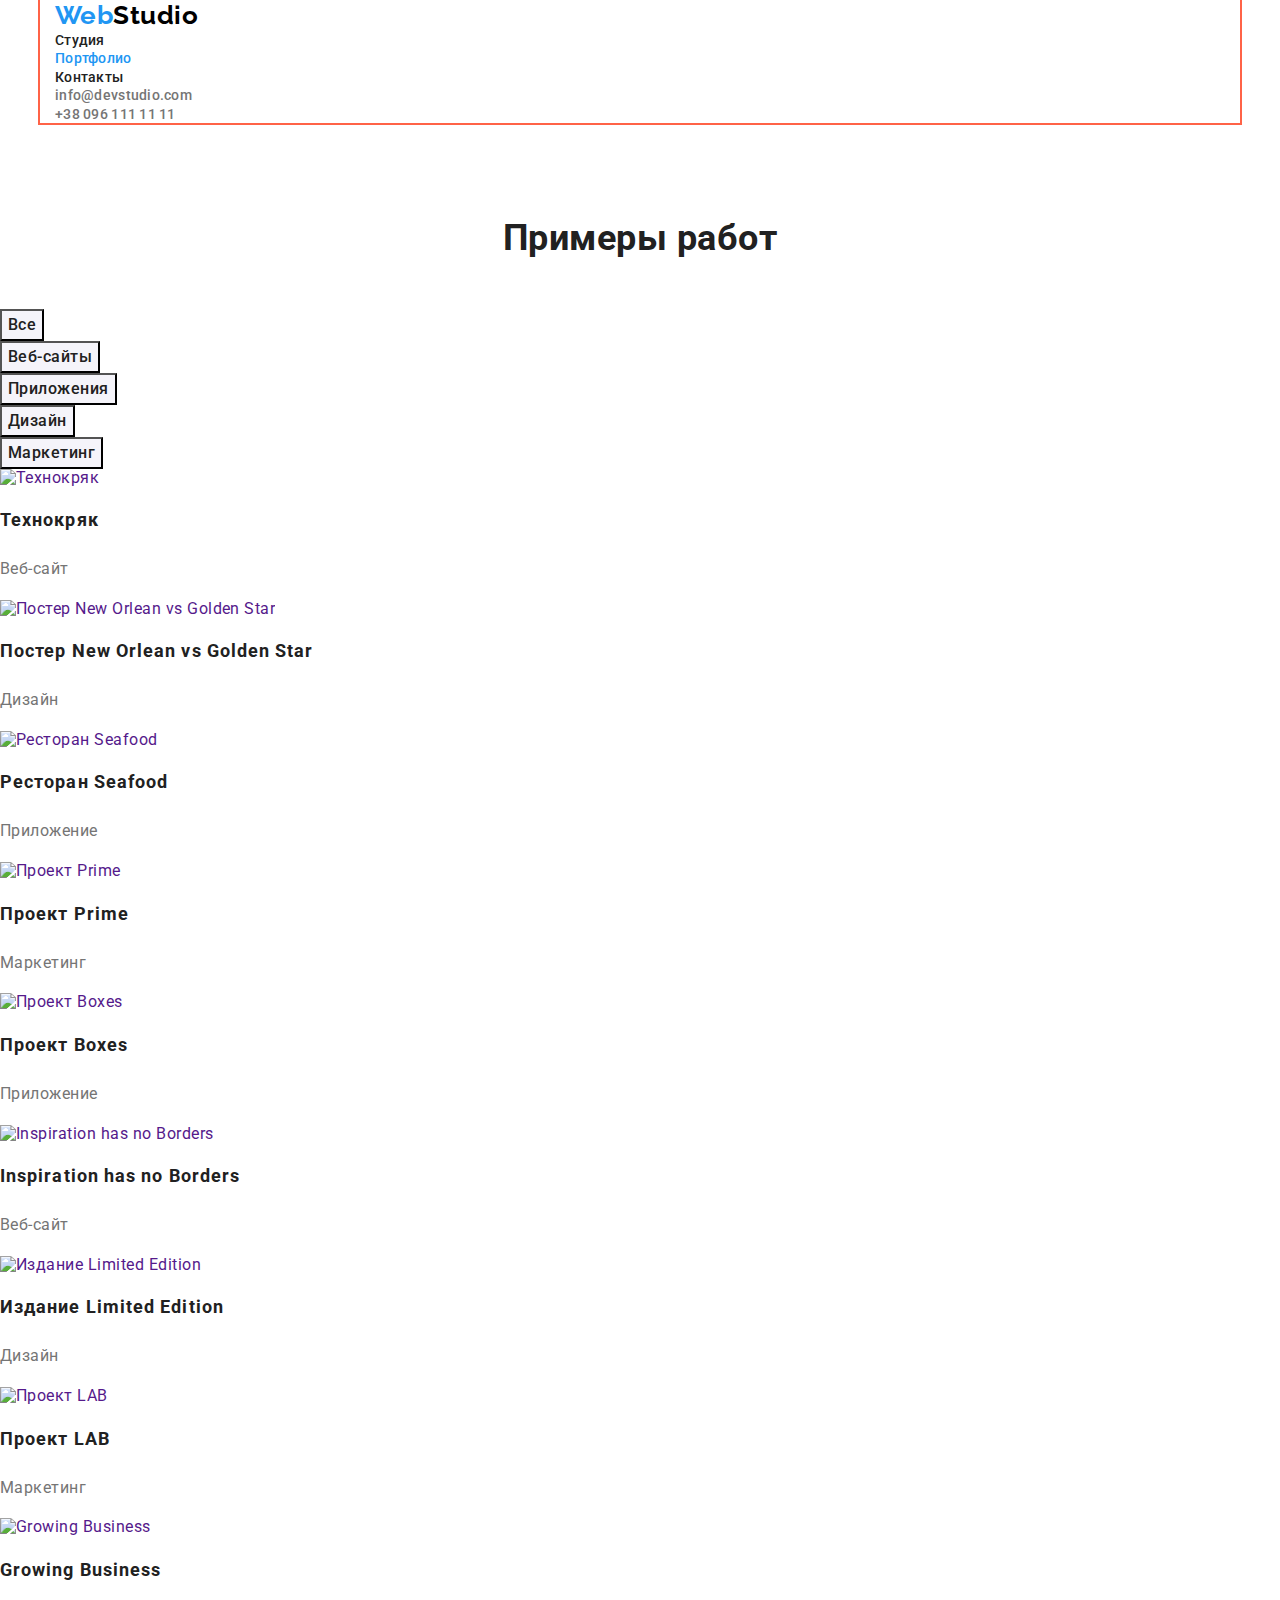
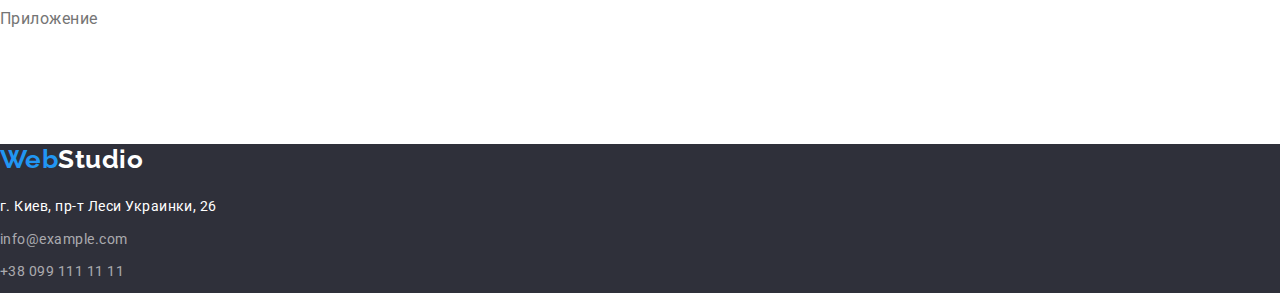
==== portfolio.html @ 3b59aeab "клонирование репозитория из дз2" ====
<!DOCTYPE html>
<html lang="en">

<head>
    <meta charset="UTF-8">
    <meta http-equiv="X-UA-Compatible" content="IE=edge">
    <meta name="viewport" content="width=device-width, initial-scale=1.0">
    <title>Портфолио</title>
    <link href="https://fonts.googleapis.com/css2?family=Raleway:wght@700&family=Roboto:wght@400;500;700;900&display=swap"
        rel="stylesheet">
    <link rel="stylesheet" href="https://cdnjs.cloudflare.com/ajax/libs/modern-normalize/1.1.0/modern-normalize.min.css">
    <link rel="stylesheet" href="./css/styles.css">
</head>

<body>
    <!--Шапка-->
    <header>
        <div class="container">
            <nav>
                <a href="/" class="logo"><span class="logo-accent">Web</span>Studio</a>
                <ul class="site-nav list">
                    <li><a href="./index.html" class="link ">Студия</a></li>
                    <li><a href="./portfolio.html" class="link current">Портфолио</a></li>
                    <li><a href="" class="link">Контакты</a></li>
                </ul>
            </nav>
            <ul class="contacts list">
                <li><a href="mailto:info@devstudio.com" class="link">info@devstudio.com</a></li>
                <li><a href="tel:+380961111111" class="link">+38 096 111 11 11</a></li>
            </ul>
        </div>        
    </header>
    <main>
        <!--Фильтр-->
        <section class="section">
            <h1 class="section-title">Примеры работ</h1>
            <ul class="filter list">
                <li><button type="button" class="button" >Все</button></li>
                <li><button type="button" class="button" >Веб-сайты</button></li>
                <li><button type="button" class="button" >Приложения</button></li>
                <li><button type="button" class="button" >Дизайн</button></li>
                <li><button type="button" class="button" >Маркетинг</button></li>
            </ul>  
            <!--Работы-->         
            <ul class="portfolio list">
                <li>
                    <a href="" class="link">
                        <img src="./images/Technokryak.jpg" alt="Технокряк" width="370" height="294">
                        <h2 class="title">Технокряк</h2>
                        <p class="text">Веб-сайт</p>
                    </a>                    
                </li>
                <li>
                    <a href="" class="link">
                        <img src="./images/NewOrleanvsGoldenStarPoster.jpg" alt="Постер New Orlean vs Golden Star" width="370" height="294">
                        <h2 class="title">Постер New Orlean vs Golden Star</h2>
                        <p class="text">Дизайн</p>
                    </a>                    
                </li>
                <li>
                    <a href="" class="link">
                        <img src="./images/SeafoodRestaurant.jpg" alt="Ресторан Seafood" width="370" height="294">
                        <h2 class="title">Ресторан Seafood</h2>
                        <p class="text">Приложение</p>
                    </a>                    
                </li>
                <li>
                    <a href="" class="link">
                        <img src="./images/PrimeProject.jpg" alt="Проект Prime" width="370" height="294">
                        <h2 class="title">Проект Prime</h2>
                        <p class="text">Маркетинг</p>
                    </a>                    
                </li>
                <li>
                    <a href="" class="link">
                        <img src="./images/BoxesProject.jpg" alt="Проект Boxes" width="370" height="294">
                        <h2 class="title">Проект Boxes</h2>
                        <p class="text">Приложение</p>
                    </a>                    
                </li>
                <li>
                    <a href="" class="link">
                        <img src="./images/InspirationHasNoBorders.jpg" alt="Inspiration has no Borders" width="370" height="294">
                        <h2 class="title">Inspiration has no Borders</h2>
                        <p class="text">Веб-сайт</p>
                    </a>                    
                </li>
                <li>
                    <a href="" class="link">
                        <img src="./images/LimitedEdition.jpg" alt="Издание Limited Edition" width="370" height="294">
                        <h2 class="title">Издание Limited Edition</h2>
                        <p class="text">Дизайн</p>
                    </a>                    
                </li>
                <li>
                    <a href="" class="link">
                        <img src="./images/LABproject.jpg" alt="Проект LAB" width="370" height="294">
                        <h2 class="title">Проект LAB</h2>
                        <p class="text">Маркетинг</p>
                    </a>                    
                </li>
                <li>
                    <a href="" class="link">
                        <img src="./images/GrowingBusiness.jpg" alt="Growing Business" width="370" height="294">
                        <h2 class="title">Growing Business</h2>
                        <p class="text">Приложение</p>
                    </a>                    
                </li>
            </ul>
        </section>
    </main>
    <footer class="footer">
        <a href="/" class="footer-logo"><span class="logo-accent">Web</span>Studio</a>
        <address>
            <ul class="footer-address list">
                <li><a href="" class="link">г. Киев, пр-т Леси Украинки, 26</a></li>
                <li><a href="mailto:info@example.com" class="contacts-link">info@example.com</a></li>
                <li><a href="tel:+380991111111" class="contacts-link">+38 099 111 11 11</a></li>
            </ul>
        </address>
    </footer>
</body>

</html>
---- css/styles.css ----
body {
  background-color: var(--primery-white-color);
  color: var(--primery-text-color);
  font-family: Roboto, sans-serif;
  letter-spacing: 0.03em;
}

:root {
  --primery-text-color: #757575;
  --heading-text-color: #212121;
  --accent-color: #2196f3;
  --primery-white-color: #ffffff;
}

.list {
  list-style: none;
  padding: 0;
  margin: 0;
}

.container {
  width: 1200px;
  padding: 0 15px;
  margin: 0 auto;
  outline: 2px solid tomato;
}
/*Шапка*/
.logo {
  color: #000000;
  font-family: Raleway, sans-serif;
  font-weight: 700;
  font-size: 26px;
  line-height: 1.19;
  text-decoration: none;
}
.logo-accent {
  color: var(--accent-color);
}
.site-nav .link {
  color: var(--heading-text-color);
  font-weight: 500;
  font-size: 14px;
  line-height: 1.14;
  letter-spacing: 0.02em;
  text-decoration: none;
}
.site-nav .link:hover,
.site-nav .link:focus {
  color: var(--accent-color);
}
.site-nav .link.current {
  color: var(--accent-color);
}
.contacts .link {
  color: var(--primery-text-color);
  font-weight: 500;
  font-size: 14px;
  line-height: 1.14;
  letter-spacing: 0.02em;
  text-decoration: none;
}
.contacts .link:hover,
.contacts .link:focus {
  color: var(--accent-color);
}
/*Main*/
/*Герой*/
.hero {
  background-color: #2f303a;
  text-align: center;
}
.hero-title {
  margin-top: 0;
  margin-bottom: 30px;
  color: var(--primery-white-color);
  font-weight: 900;
  font-size: 44px;
  line-height: 1.36;
  letter-spacing: 0.06em;
  text-transform: uppercase;
}
.button {
  color: var(--primery-white-color);
  background-color: var(--accent-color);
  font-family: inherit;
  font-weight: 700;
  font-size: 16px;
  line-height: 1.87;
  letter-spacing: 0.06em;
}
/*section*/
.section {
  padding-top: 94px;
  padding-bottom: 94px;
}
.section-title {
  margin-top: 0;
  margin-bottom: 50px;
  color: var(--heading-text-color);
  font-weight: 700;
  font-size: 36px;
  line-height: 1.17;
  text-align: center;
}
/*Преимущества*/
.advantages-section {
  padding-bottom: 0;
}
.advantages .title {
  margin-top: 0;
  margin-bottom: 10px;
  color: var(--heading-text-color);
  font-weight: 700;
  font-size: 14px;
  line-height: 1.14;
  text-transform: uppercase;
}
.advantages .text {
  margin-top: 0;
  font-weight: 400;
  font-size: 14px;
  line-height: 1.71;
}
/*Чем мы занимаемся?*/
.whatwedo {
}

/*Наша команда*/
.ourteam {
  background-color: #f5f4fa;
}
.team {
  text-align: center;
}
.team .image {
  margin-top: 0;
  margin-bottom: 30px;
}
.team-title {
  margin-top: 0;
  margin-bottom: 10px;
  color: var(--heading-text-color);
  font-weight: 500;
  font-size: 16px;
  line-height: 1.19;
}
.team .text {
  margin-top: 0;
  margin-bottom: 0;
  font-weight: 400;
  font-size: 16px;
  line-height: 1.19;
}

/*Footer*/
.footer {
  background-color: #2f303a;
}
.footer .container {
  padding-top: 60px;
  padding-bottom: 60px;
}
.footer-logo {
  display: inline-block;
  margin-top: 0;
  margin-bottom: 20px;
  color: var(--primery-white-color);
  font-family: Raleway, sans-serif;
  font-weight: 700;
  font-size: 26px;
  line-height: 1.19;
  text-decoration: none;
}
.footer-address .link {
  display: inline-block;
  margin-top: 0;
  margin-bottom: 9px;
  color: var(--primery-white-color);
  font-style: normal;
  font-weight: 400;
  font-size: 14px;
  line-height: 1.71;
  text-decoration: none;
}
.footer-address .contacts-link {
  display: inline-block;
  margin-top: 0;
  margin-bottom: 9px;
  color: rgba(255, 255, 255, 0.6);
  font-style: normal;
  font-weight: 400;
  font-size: 14px;
  line-height: 1.71;
  text-decoration: none;
}
/*Portfolio*/
.filter .button {
  color: var(--heading-text-color);
  background-color: #f5f4fa;
  font-family: inherit;
  font-weight: 500;
  font-size: 16px;
  line-height: 1.62;
  letter-spacing: inherit;
}

.filter .button:hover,
.filter .button:focus {
  color: var(--primery-white-color);
  background-color: var(--accent-color);
}
.portfolio .title {
  color: var(--heading-text-color);
  font-weight: 700;
  font-size: 18px;
  line-height: 2;
  letter-spacing: 0.06em;
}
.portfolio .link {
  text-decoration: none;
}
.portfolio .text {
  color: var(--primery-text-color);
  font-weight: 400;
  font-size: 16px;
  line-height: 1.87;
}
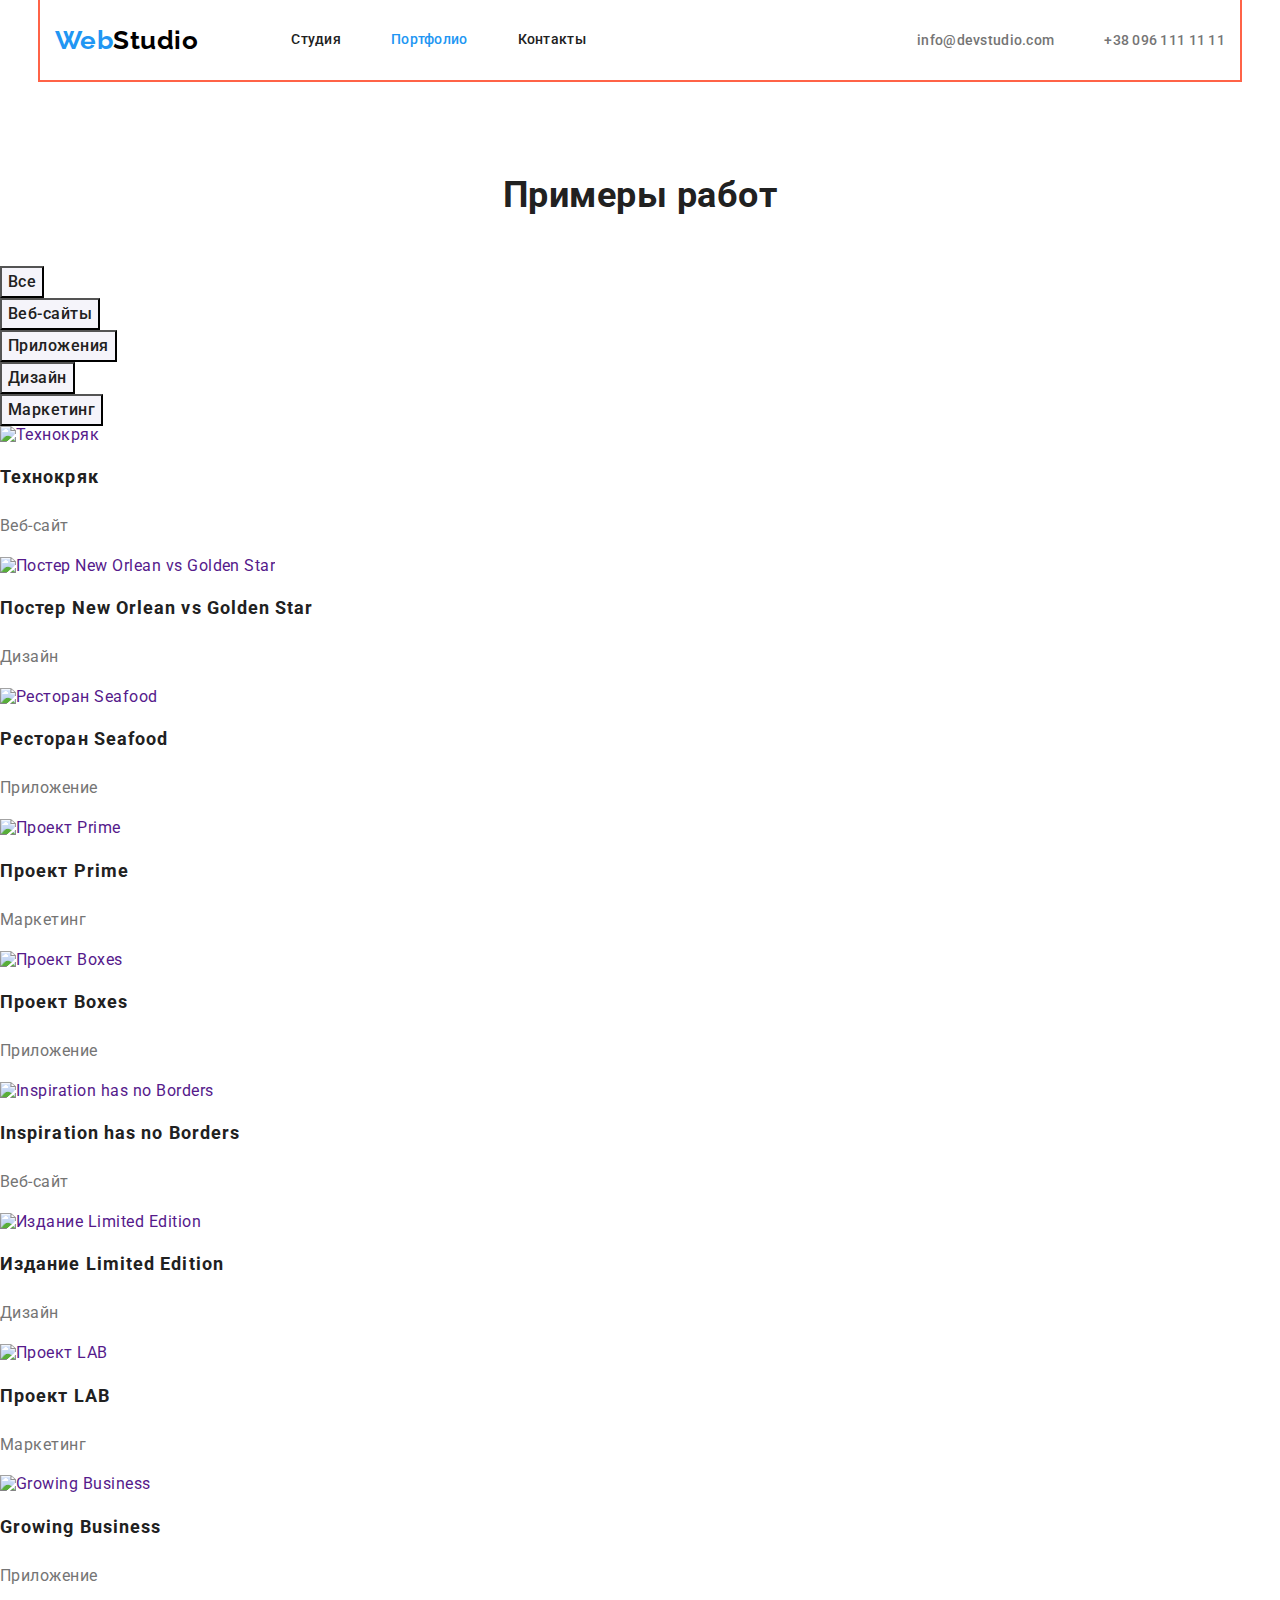
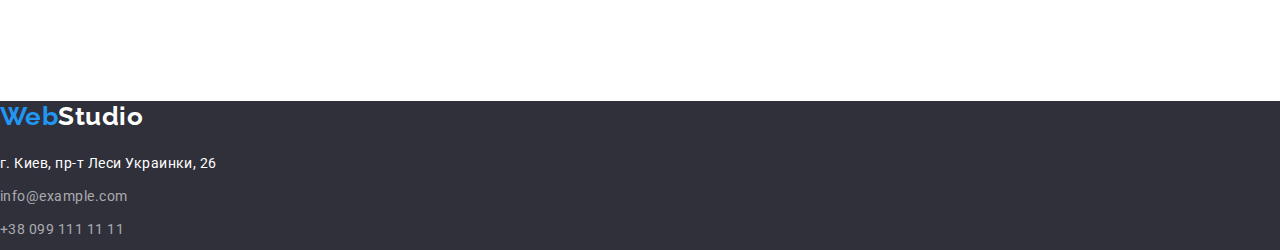
==== commit fb7eac47: "добавил в header flex" ====
--- a/portfolio.html
+++ b/portfolio.html
@@ -15,18 +15,16 @@
 <body>
     <!--Шапка-->
     <header>
-        <div class="container">
-            <nav>
+        <div class="container header-container">            
                 <a href="/" class="logo"><span class="logo-accent">Web</span>Studio</a>
                 <ul class="site-nav list">
-                    <li><a href="./index.html" class="link ">Студия</a></li>
-                    <li><a href="./portfolio.html" class="link current">Портфолио</a></li>
-                    <li><a href="" class="link">Контакты</a></li>
-                </ul>
-            </nav>
+                    <li class="item"><a href="./index.html" class="link ">Студия</a></li>
+                    <li class="item"><a href="./portfolio.html" class="link current">Портфолио</a></li>
+                    <li class="item"><a href="" class="link">Контакты</a></li>
+                </ul>            
             <ul class="contacts list">
-                <li><a href="mailto:info@devstudio.com" class="link">info@devstudio.com</a></li>
-                <li><a href="tel:+380961111111" class="link">+38 096 111 11 11</a></li>
+                <li class="item"><a href="mailto:info@devstudio.com" class="link">info@devstudio.com</a></li>
+                <li class="item"><a href="tel:+380961111111" class="link">+38 096 111 11 11</a></li>
             </ul>
         </div>        
     </header>
--- a/css/styles.css
+++ b/css/styles.css
@@ -25,6 +25,10 @@
   outline: 2px solid tomato;
 }
 /*Шапка*/
+.header-container {
+  display: flex;
+  align-items: center;
+}
 .logo {
   color: #000000;
   font-family: Raleway, sans-serif;
@@ -36,7 +40,18 @@
 .logo-accent {
   color: var(--accent-color);
 }
+.site-nav {
+  display: flex;
+  margin-left: 93px;
+}
+.site-nav .item + .item {
+  margin-left: 50px;
+}
 .site-nav .link {
+  display: block;
+  padding-top: 32px;
+  padding-bottom: 32px;
+
   color: var(--heading-text-color);
   font-weight: 500;
   font-size: 14px;
@@ -50,6 +65,13 @@
 }
 .site-nav .link.current {
   color: var(--accent-color);
+}
+.contacts {
+  display: flex;
+  margin-left: auto;
+}
+.contacts .item + .item {
+  margin-left: 50px;
 }
 .contacts .link {
   color: var(--primery-text-color);
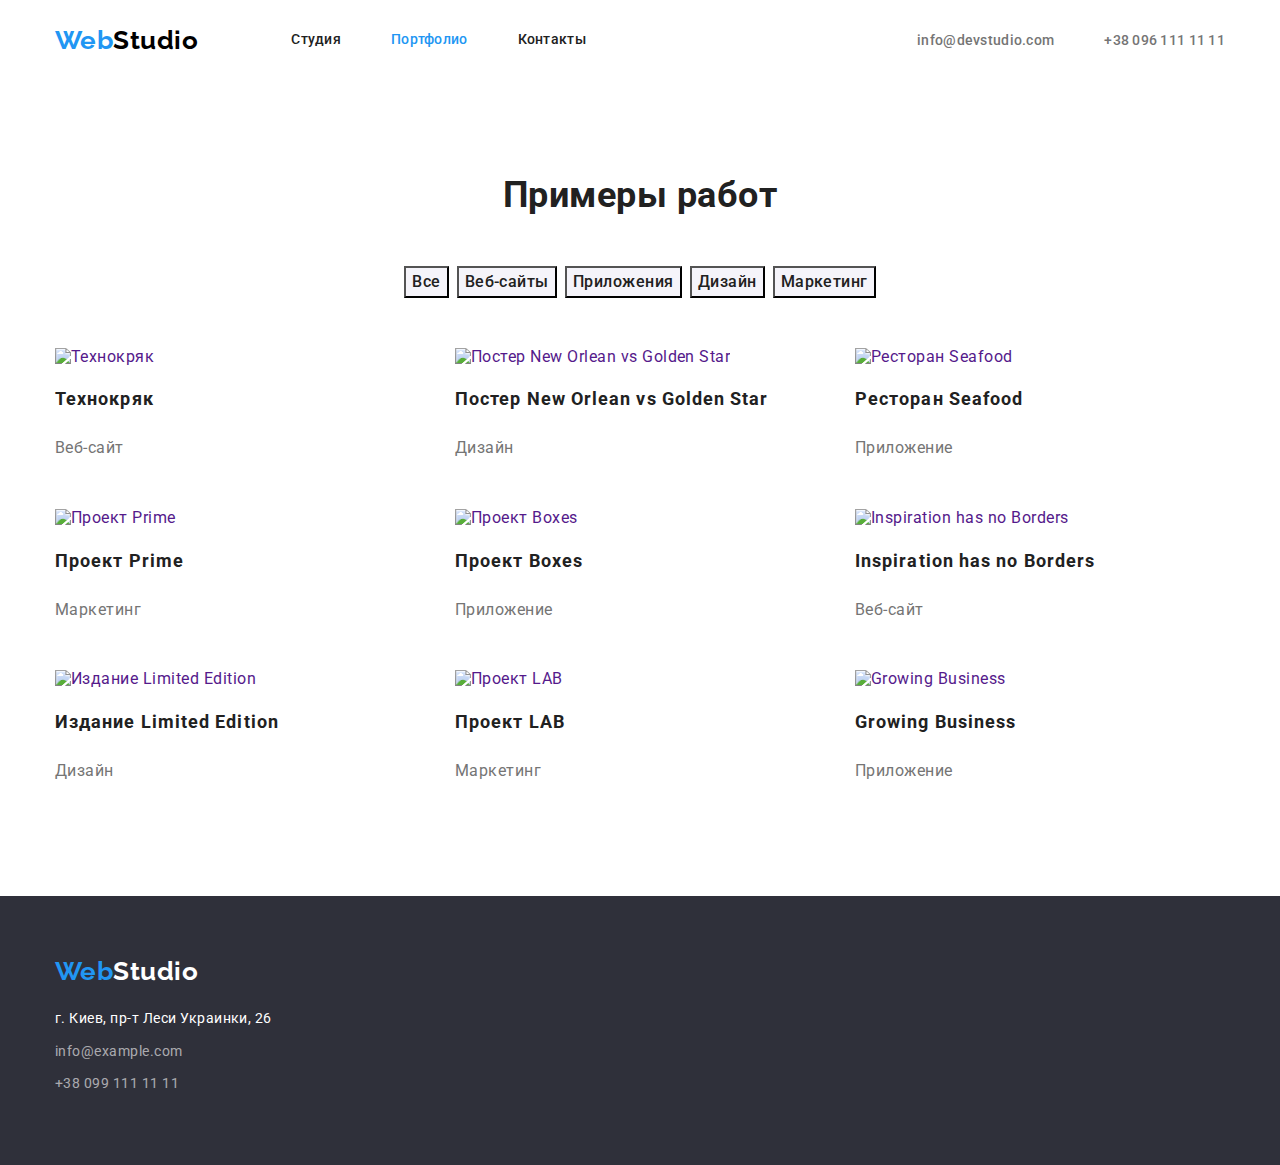
==== commit cc554f66: "flex для Портфолио страницы" ====
--- a/portfolio.html
+++ b/portfolio.html
@@ -15,13 +15,15 @@
 <body>
     <!--Шапка-->
     <header>
-        <div class="container header-container">            
+        <div class="container header-container">  
+            <nav class="nav-flex">
                 <a href="/" class="logo"><span class="logo-accent">Web</span>Studio</a>
                 <ul class="site-nav list">
                     <li class="item"><a href="./index.html" class="link ">Студия</a></li>
                     <li class="item"><a href="./portfolio.html" class="link current">Портфолио</a></li>
                     <li class="item"><a href="" class="link">Контакты</a></li>
-                </ul>            
+                </ul> 
+            </nav>               
             <ul class="contacts list">
                 <li class="item"><a href="mailto:info@devstudio.com" class="link">info@devstudio.com</a></li>
                 <li class="item"><a href="tel:+380961111111" class="link">+38 096 111 11 11</a></li>
@@ -31,91 +33,96 @@
     <main>
         <!--Фильтр-->
         <section class="section">
-            <h1 class="section-title">Примеры работ</h1>
-            <ul class="filter list">
-                <li><button type="button" class="button" >Все</button></li>
-                <li><button type="button" class="button" >Веб-сайты</button></li>
-                <li><button type="button" class="button" >Приложения</button></li>
-                <li><button type="button" class="button" >Дизайн</button></li>
-                <li><button type="button" class="button" >Маркетинг</button></li>
-            </ul>  
-            <!--Работы-->         
-            <ul class="portfolio list">
-                <li>
-                    <a href="" class="link">
-                        <img src="./images/Technokryak.jpg" alt="Технокряк" width="370" height="294">
-                        <h2 class="title">Технокряк</h2>
-                        <p class="text">Веб-сайт</p>
-                    </a>                    
-                </li>
-                <li>
-                    <a href="" class="link">
-                        <img src="./images/NewOrleanvsGoldenStarPoster.jpg" alt="Постер New Orlean vs Golden Star" width="370" height="294">
-                        <h2 class="title">Постер New Orlean vs Golden Star</h2>
-                        <p class="text">Дизайн</p>
-                    </a>                    
-                </li>
-                <li>
-                    <a href="" class="link">
-                        <img src="./images/SeafoodRestaurant.jpg" alt="Ресторан Seafood" width="370" height="294">
-                        <h2 class="title">Ресторан Seafood</h2>
-                        <p class="text">Приложение</p>
-                    </a>                    
-                </li>
-                <li>
-                    <a href="" class="link">
-                        <img src="./images/PrimeProject.jpg" alt="Проект Prime" width="370" height="294">
-                        <h2 class="title">Проект Prime</h2>
-                        <p class="text">Маркетинг</p>
-                    </a>                    
-                </li>
-                <li>
-                    <a href="" class="link">
-                        <img src="./images/BoxesProject.jpg" alt="Проект Boxes" width="370" height="294">
-                        <h2 class="title">Проект Boxes</h2>
-                        <p class="text">Приложение</p>
-                    </a>                    
-                </li>
-                <li>
-                    <a href="" class="link">
-                        <img src="./images/InspirationHasNoBorders.jpg" alt="Inspiration has no Borders" width="370" height="294">
-                        <h2 class="title">Inspiration has no Borders</h2>
-                        <p class="text">Веб-сайт</p>
-                    </a>                    
-                </li>
-                <li>
-                    <a href="" class="link">
-                        <img src="./images/LimitedEdition.jpg" alt="Издание Limited Edition" width="370" height="294">
-                        <h2 class="title">Издание Limited Edition</h2>
-                        <p class="text">Дизайн</p>
-                    </a>                    
-                </li>
-                <li>
-                    <a href="" class="link">
-                        <img src="./images/LABproject.jpg" alt="Проект LAB" width="370" height="294">
-                        <h2 class="title">Проект LAB</h2>
-                        <p class="text">Маркетинг</p>
-                    </a>                    
-                </li>
-                <li>
-                    <a href="" class="link">
-                        <img src="./images/GrowingBusiness.jpg" alt="Growing Business" width="370" height="294">
-                        <h2 class="title">Growing Business</h2>
-                        <p class="text">Приложение</p>
-                    </a>                    
-                </li>
-            </ul>
+            <div class="container">
+                <h1 class="section-title">Примеры работ</h1>
+                <ul class="filter list">
+                    <li class="item"><button type="button" class="button">Все</button></li>
+                    <li class="item"><button type="button" class="button">Веб-сайты</button></li>
+                    <li class="item"><button type="button" class="button">Приложения</button></li>
+                    <li class="item"><button type="button" class="button">Дизайн</button></li>
+                    <li class="item"><button type="button" class="button">Маркетинг</button></li>
+                </ul>
+                <!--Работы-->
+                <ul class="portfolio list">
+                    <li class="item">
+                        <a href="" class="link">
+                            <img src="./images/Technokryak.jpg" alt="Технокряк" width="370" height="294">
+                            <h2 class="title">Технокряк</h2>
+                            <p class="text">Веб-сайт</p>
+                        </a>
+                    </li>
+                    <li class="item">
+                        <a href="" class="link">
+                            <img src="./images/NewOrleanvsGoldenStarPoster.jpg" alt="Постер New Orlean vs Golden Star" width="370"
+                                height="294">
+                            <h2 class="title">Постер New Orlean vs Golden Star</h2>
+                            <p class="text">Дизайн</p>
+                        </a>
+                    </li>
+                    <li class="item">
+                        <a href="" class="link">
+                            <img src="./images/SeafoodRestaurant.jpg" alt="Ресторан Seafood" width="370" height="294">
+                            <h2 class="title">Ресторан Seafood</h2>
+                            <p class="text">Приложение</p>
+                        </a>
+                    </li>
+                    <li class="item">
+                        <a href="" class="link">
+                            <img src="./images/PrimeProject.jpg" alt="Проект Prime" width="370" height="294">
+                            <h2 class="title">Проект Prime</h2>
+                            <p class="text">Маркетинг</p>
+                        </a>
+                    </li>
+                    <li class="item">
+                        <a href="" class="link">
+                            <img src="./images/BoxesProject.jpg" alt="Проект Boxes" width="370" height="294">
+                            <h2 class="title">Проект Boxes</h2>
+                            <p class="text">Приложение</p>
+                        </a>
+                    </li>
+                    <li class="item">
+                        <a href="" class="link">
+                            <img src="./images/InspirationHasNoBorders.jpg" alt="Inspiration has no Borders" width="370" height="294">
+                            <h2 class="title">Inspiration has no Borders</h2>
+                            <p class="text">Веб-сайт</p>
+                        </a>
+                    </li>
+                    <li class="item">
+                        <a href="" class="link">
+                            <img src="./images/LimitedEdition.jpg" alt="Издание Limited Edition" width="370" height="294">
+                            <h2 class="title">Издание Limited Edition</h2>
+                            <p class="text">Дизайн</p>
+                        </a>
+                    </li>
+                    <li class="item">
+                        <a href="" class="link">
+                            <img src="./images/LABproject.jpg" alt="Проект LAB" width="370" height="294">
+                            <h2 class="title">Проект LAB</h2>
+                            <p class="text">Маркетинг</p>
+                        </a>
+                    </li>
+                    <li class="item">
+                        <a href="" class="link">
+                            <img src="./images/GrowingBusiness.jpg" alt="Growing Business" width="370" height="294">
+                            <h2 class="title">Growing Business</h2>
+                            <p class="text">Приложение</p>
+                        </a>
+                    </li>
+                </ul>
+            </div>            
         </section>
     </main>
     <footer class="footer">
-        <a href="/" class="footer-logo"><span class="logo-accent">Web</span>Studio</a>
-        <address>
-            <ul class="footer-address list">
-                <li><a href="" class="link">г. Киев, пр-т Леси Украинки, 26</a></li>
-                <li><a href="mailto:info@example.com" class="contacts-link">info@example.com</a></li>
-                <li><a href="tel:+380991111111" class="contacts-link">+38 099 111 11 11</a></li>
-            </ul>
-        </address>
+        <div class="container">
+            <a href="/" class="footer-logo"><span class="logo-accent">Web</span>Studio</a>
+            <address>
+                <ul class="footer-address list">
+                    <li><a href="" class="link">г. Киев, пр-т Леси Украинки, 26</a></li>
+                    <li><a href="mailto:info@example.com" class="contacts-link">info@example.com</a></li>
+                    <li><a href="tel:+380991111111" class="contacts-link">+38 099 111 11 11</a></li>
+                </ul>
+            </address>
+        </div>
     </footer>
 </body>
 
--- a/css/styles.css
+++ b/css/styles.css
@@ -22,10 +22,13 @@
   width: 1200px;
   padding: 0 15px;
   margin: 0 auto;
-  outline: 2px solid tomato;
 }
 /*Шапка*/
 .header-container {
+  display: flex;
+  align-items: center;
+}
+.nav-flex {
   display: flex;
   align-items: center;
 }
@@ -128,6 +131,18 @@
 .advantages-section {
   padding-bottom: 0;
 }
+.advantages {
+  display: flex;
+  flex-wrap: wrap;
+}
+.advantages .item {
+  width: 270px;
+  margin-right: 30px;
+}
+.advantages .item:nth-child(4n) {
+  margin-right: 0;
+}
+
 .advantages .title {
   margin-top: 0;
   margin-bottom: 10px;
@@ -145,20 +160,37 @@
 }
 /*Чем мы занимаемся?*/
 .whatwedo {
-}
-
+  display: flex;
+  flex-wrap: wrap;
+}
+.whatwedo .item {
+  width: 370px;
+  margin-right: 30px;
+}
+.whatwedo .item:nth-child(3n) {
+  margin-right: 0;
+}
 /*Наша команда*/
 .ourteam {
   background-color: #f5f4fa;
 }
 .team {
+  display: flex;
+  flex-wrap: wrap;
+}
+.team .item {
+  width: 270px;
+  margin-right: 30px;
+}
+.team .item:nth-child(4n) {
+  margin-right: 0;
+}
+.team .image {
+  margin-top: 0;
+  margin-bottom: 30px;
+}
+.team-title {
   text-align: center;
-}
-.team .image {
-  margin-top: 0;
-  margin-bottom: 30px;
-}
-.team-title {
   margin-top: 0;
   margin-bottom: 10px;
   color: var(--heading-text-color);
@@ -167,6 +199,7 @@
   line-height: 1.19;
 }
 .team .text {
+  text-align: center;
   margin-top: 0;
   margin-bottom: 0;
   font-weight: 400;
@@ -216,6 +249,17 @@
   text-decoration: none;
 }
 /*Portfolio*/
+
+.filter {
+  display: flex;
+  justify-content: center;
+  margin-bottom: 50px;
+}
+
+.filter .item + .item {
+  margin-left: 8px;
+}
+
 .filter .button {
   color: var(--heading-text-color);
   background-color: #f5f4fa;
@@ -231,6 +275,24 @@
   color: var(--primery-white-color);
   background-color: var(--accent-color);
 }
+
+/*Работы*/
+
+.portfolio {
+  display: flex;
+  flex-wrap: wrap;
+}
+.portfolio .item {
+  width: 370px;
+  margin-right: 30px;
+  margin-bottom: 30px;
+}
+.portfolio .item:nth-child(3n) {
+  margin-right: 0;
+}
+.portfolio .item:nth-last-child(-n + 3) {
+  margin-bottom: 0;
+}
 .portfolio .title {
   color: var(--heading-text-color);
   font-weight: 700;
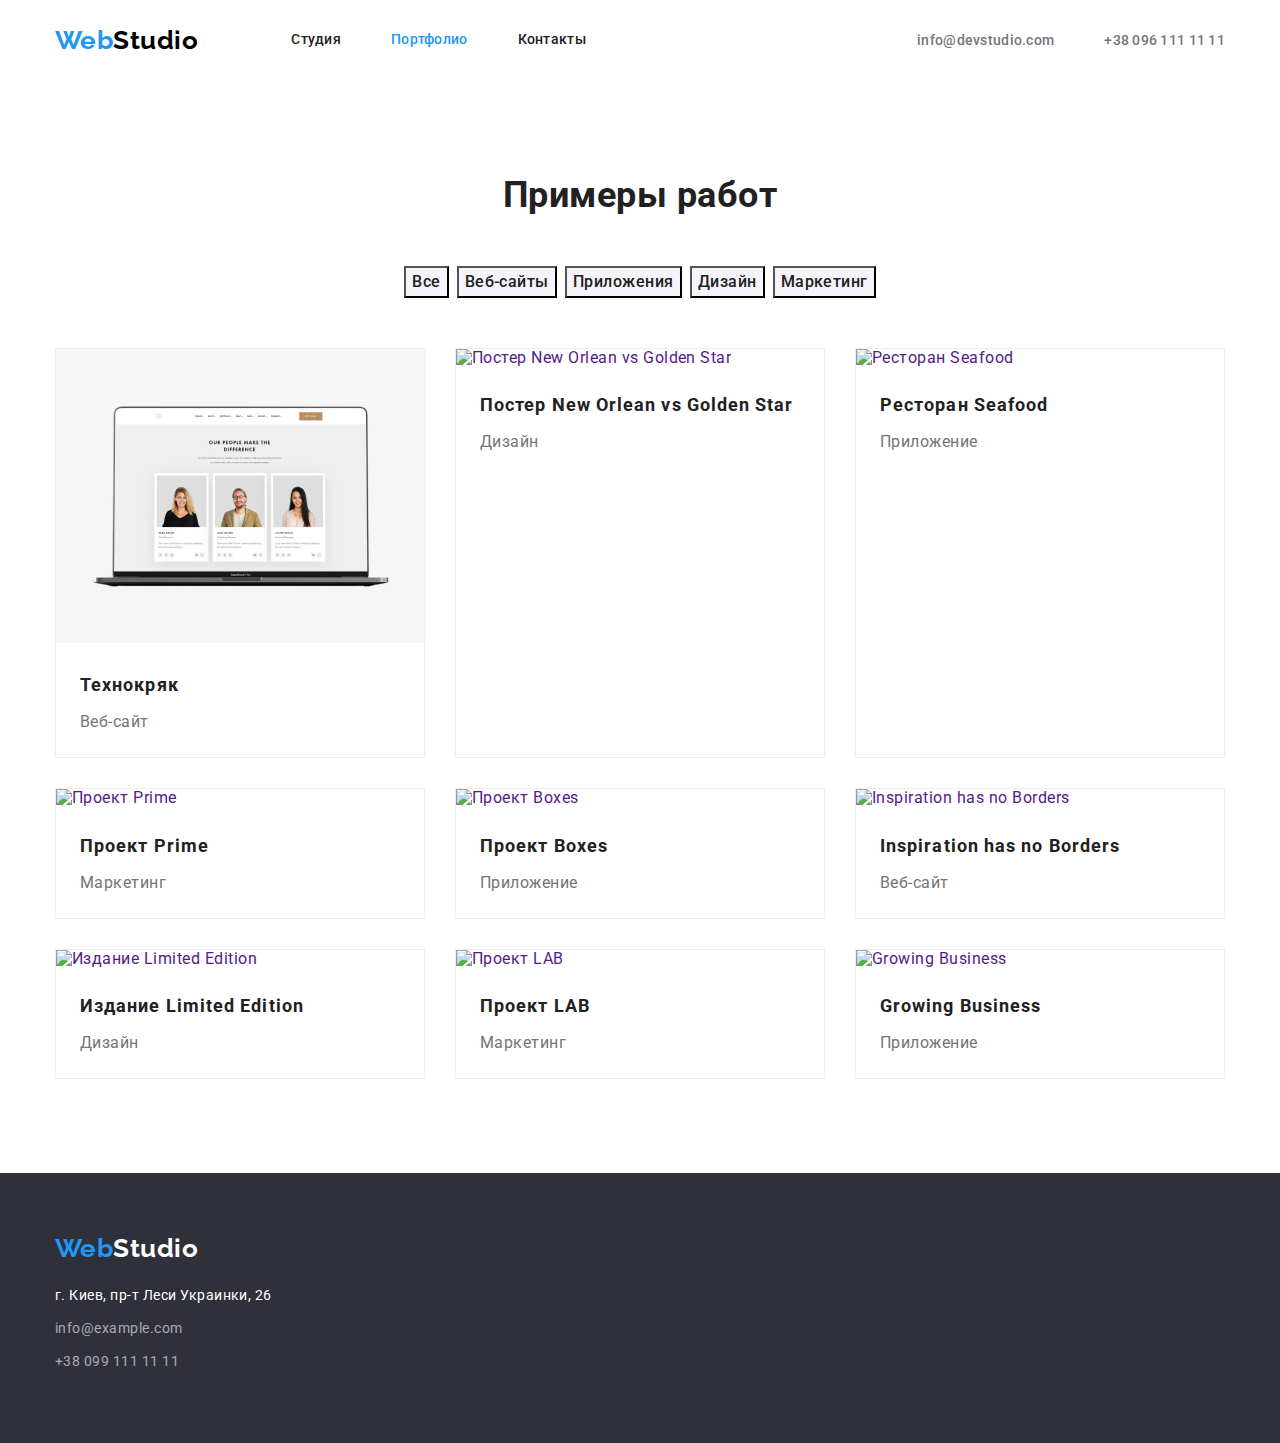
==== commit 2449dc07: "img1" ====
--- a/portfolio.html
+++ b/portfolio.html
@@ -46,7 +46,7 @@
                 <ul class="portfolio list">
                     <li class="item">
                         <a href="" class="link">
-                            <img src="./images/Technokryak.jpg" alt="Технокряк" width="370" height="294">
+                            <img src="./images/technokryak.jpg" alt="Технокряк" width="370" height="294">
                             <h2 class="title">Технокряк</h2>
                             <p class="text">Веб-сайт</p>
                         </a>
--- a/css/styles.css
+++ b/css/styles.css
@@ -137,10 +137,9 @@
 }
 .advantages .item {
   width: 270px;
-  margin-right: 30px;
-}
-.advantages .item:nth-child(4n) {
-  margin-right: 0;
+}
+.advantages .item + .item {
+  margin-left: 30px;
 }
 
 .advantages .title {
@@ -165,10 +164,9 @@
 }
 .whatwedo .item {
   width: 370px;
-  margin-right: 30px;
-}
-.whatwedo .item:nth-child(3n) {
-  margin-right: 0;
+}
+.whatwedo .item + .item {
+  margin-left: 30px;
 }
 /*Наша команда*/
 .ourteam {
@@ -179,11 +177,11 @@
   flex-wrap: wrap;
 }
 .team .item {
-  width: 270px;
-  margin-right: 30px;
-}
-.team .item:nth-child(4n) {
-  margin-right: 0;
+  width: 270px;  
+}
+.team .item + .item{
+  margin-left: 30px;
+}
 }
 .team .image {
   margin-top: 0;
@@ -286,6 +284,7 @@
   width: 370px;
   margin-right: 30px;
   margin-bottom: 30px;
+  border: solid 1px #EEEEEE;
 }
 .portfolio .item:nth-child(3n) {
   margin-right: 0;
@@ -294,6 +293,10 @@
   margin-bottom: 0;
 }
 .portfolio .title {
+  margin-top: 20px;
+  margin-left : 24px;
+  margin-bottom: 4px;
+  margin-right: 24px;
   color: var(--heading-text-color);
   font-weight: 700;
   font-size: 18px;
@@ -304,6 +307,10 @@
   text-decoration: none;
 }
 .portfolio .text {
+  margin-top: 0;
+  margin-left: 24px;
+  margin-bottom: 20px;
+  margin-right: 24px;
   color: var(--primery-text-color);
   font-weight: 400;
   font-size: 16px;
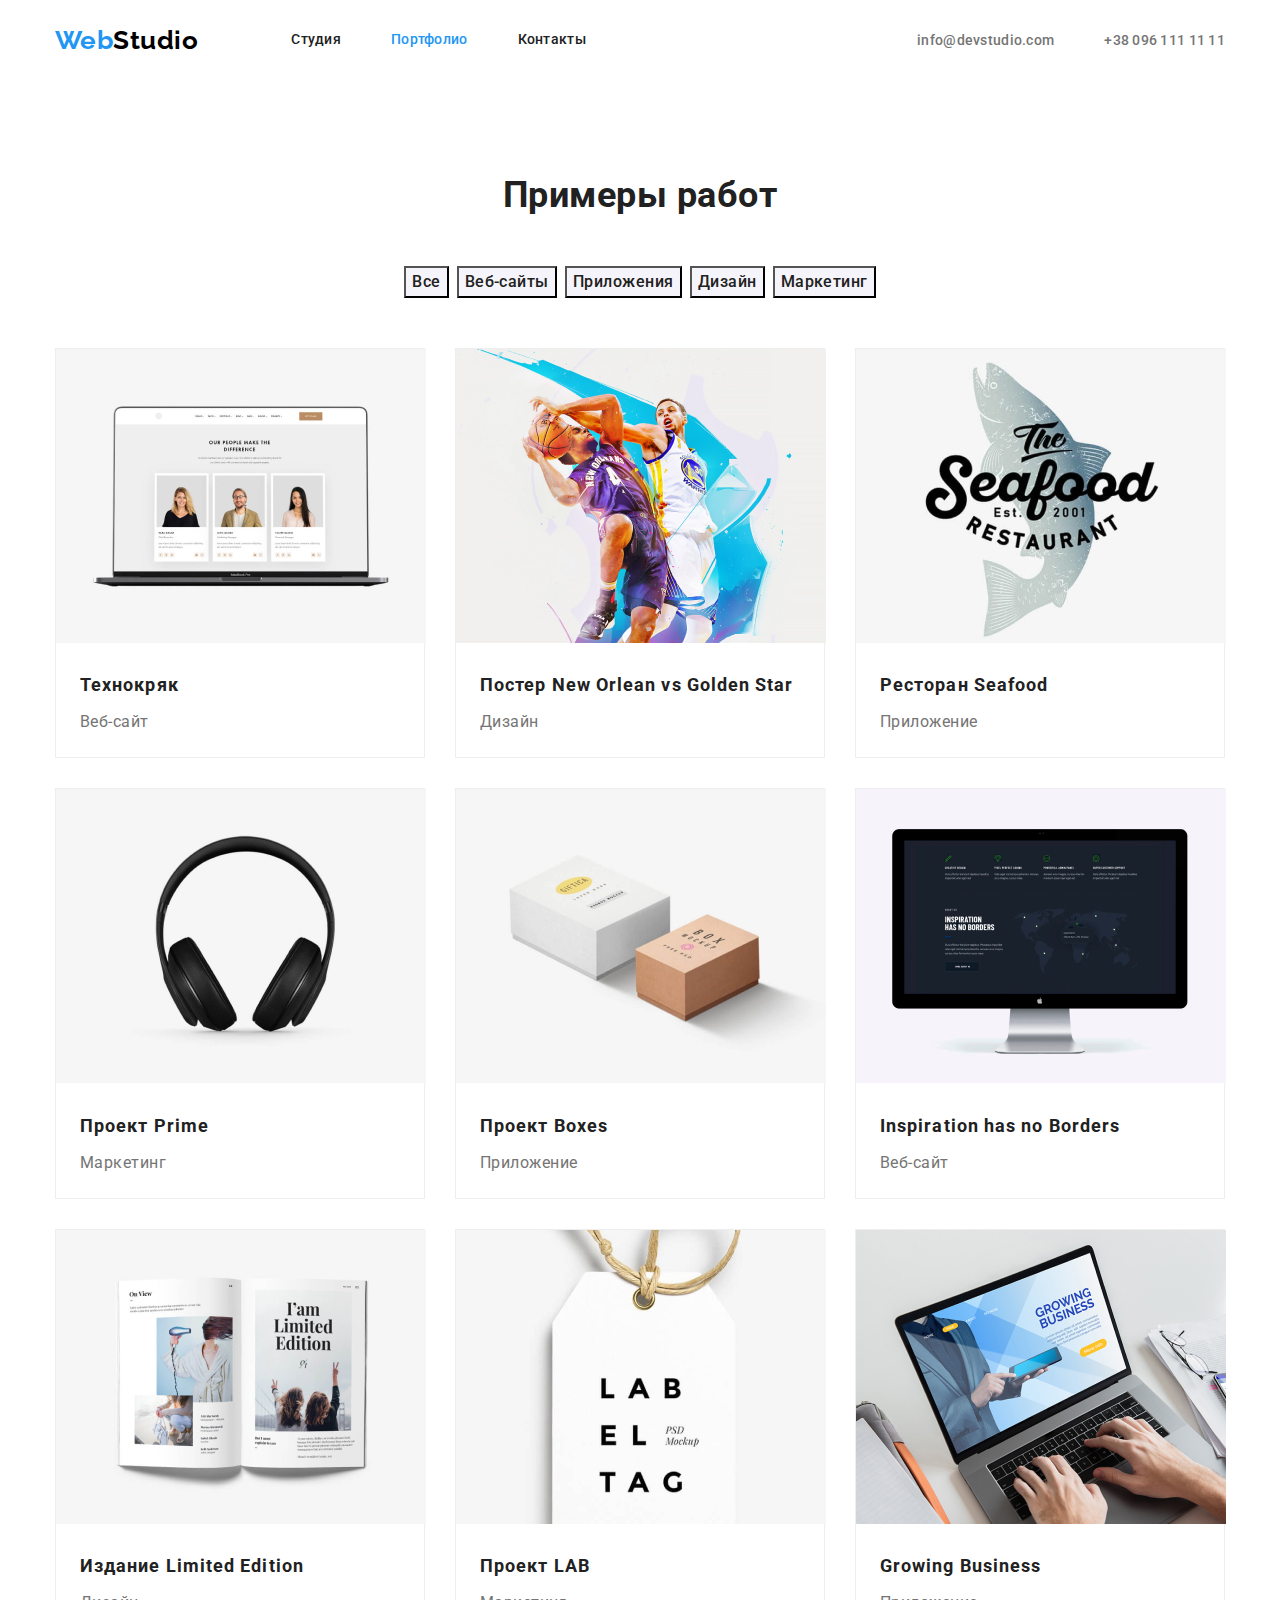
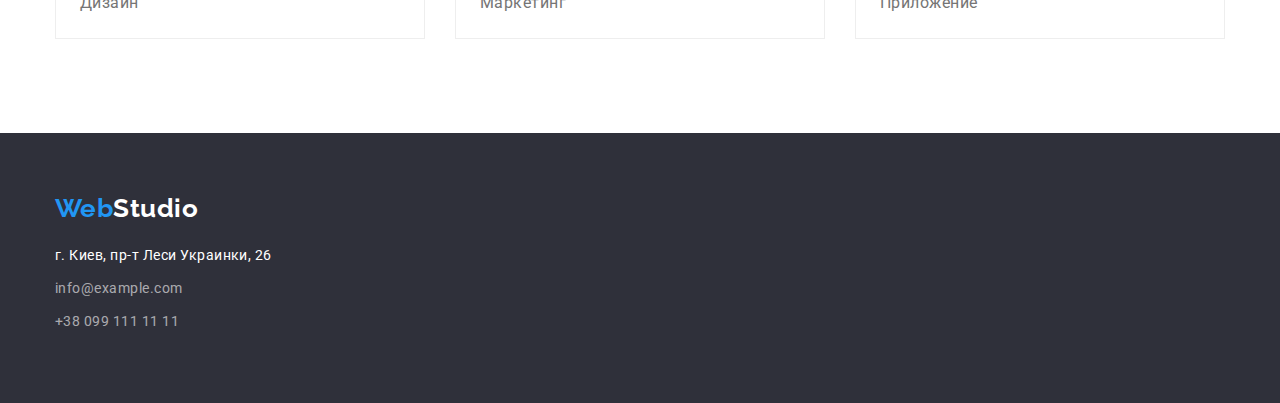
==== commit 2625c633: "rename pictures" ====
--- a/portfolio.html
+++ b/portfolio.html
@@ -53,7 +53,7 @@
                     </li>
                     <li class="item">
                         <a href="" class="link">
-                            <img src="./images/NewOrleanvsGoldenStarPoster.jpg" alt="Постер New Orlean vs Golden Star" width="370"
+                            <img src="./images/neworleanvsgoldenstarposter.jpg" alt="Постер New Orlean vs Golden Star" width="370"
                                 height="294">
                             <h2 class="title">Постер New Orlean vs Golden Star</h2>
                             <p class="text">Дизайн</p>
@@ -61,49 +61,49 @@
                     </li>
                     <li class="item">
                         <a href="" class="link">
-                            <img src="./images/SeafoodRestaurant.jpg" alt="Ресторан Seafood" width="370" height="294">
+                            <img src="./images/seafoodrestaurant.jpg" alt="Ресторан Seafood" width="370" height="294">
                             <h2 class="title">Ресторан Seafood</h2>
                             <p class="text">Приложение</p>
                         </a>
                     </li>
                     <li class="item">
                         <a href="" class="link">
-                            <img src="./images/PrimeProject.jpg" alt="Проект Prime" width="370" height="294">
+                            <img src="./images/primeproject.jpg" alt="Проект Prime" width="370" height="294">
                             <h2 class="title">Проект Prime</h2>
                             <p class="text">Маркетинг</p>
                         </a>
                     </li>
                     <li class="item">
                         <a href="" class="link">
-                            <img src="./images/BoxesProject.jpg" alt="Проект Boxes" width="370" height="294">
+                            <img src="./images/boxesproject.jpg" alt="Проект Boxes" width="370" height="294">
                             <h2 class="title">Проект Boxes</h2>
                             <p class="text">Приложение</p>
                         </a>
                     </li>
                     <li class="item">
                         <a href="" class="link">
-                            <img src="./images/InspirationHasNoBorders.jpg" alt="Inspiration has no Borders" width="370" height="294">
+                            <img src="./images/inspirationhasnoborders.jpg" alt="Inspiration has no Borders" width="370" height="294">
                             <h2 class="title">Inspiration has no Borders</h2>
                             <p class="text">Веб-сайт</p>
                         </a>
                     </li>
                     <li class="item">
                         <a href="" class="link">
-                            <img src="./images/LimitedEdition.jpg" alt="Издание Limited Edition" width="370" height="294">
+                            <img src="./images/limitededition.jpg" alt="Издание Limited Edition" width="370" height="294">
                             <h2 class="title">Издание Limited Edition</h2>
                             <p class="text">Дизайн</p>
                         </a>
                     </li>
                     <li class="item">
                         <a href="" class="link">
-                            <img src="./images/LABproject.jpg" alt="Проект LAB" width="370" height="294">
+                            <img src="./images/labproject.jpg" alt="Проект LAB" width="370" height="294">
                             <h2 class="title">Проект LAB</h2>
                             <p class="text">Маркетинг</p>
                         </a>
                     </li>
                     <li class="item">
                         <a href="" class="link">
-                            <img src="./images/GrowingBusiness.jpg" alt="Growing Business" width="370" height="294">
+                            <img src="./images/growingbusiness.jpg" alt="Growing Business" width="370" height="294">
                             <h2 class="title">Growing Business</h2>
                             <p class="text">Приложение</p>
                         </a>
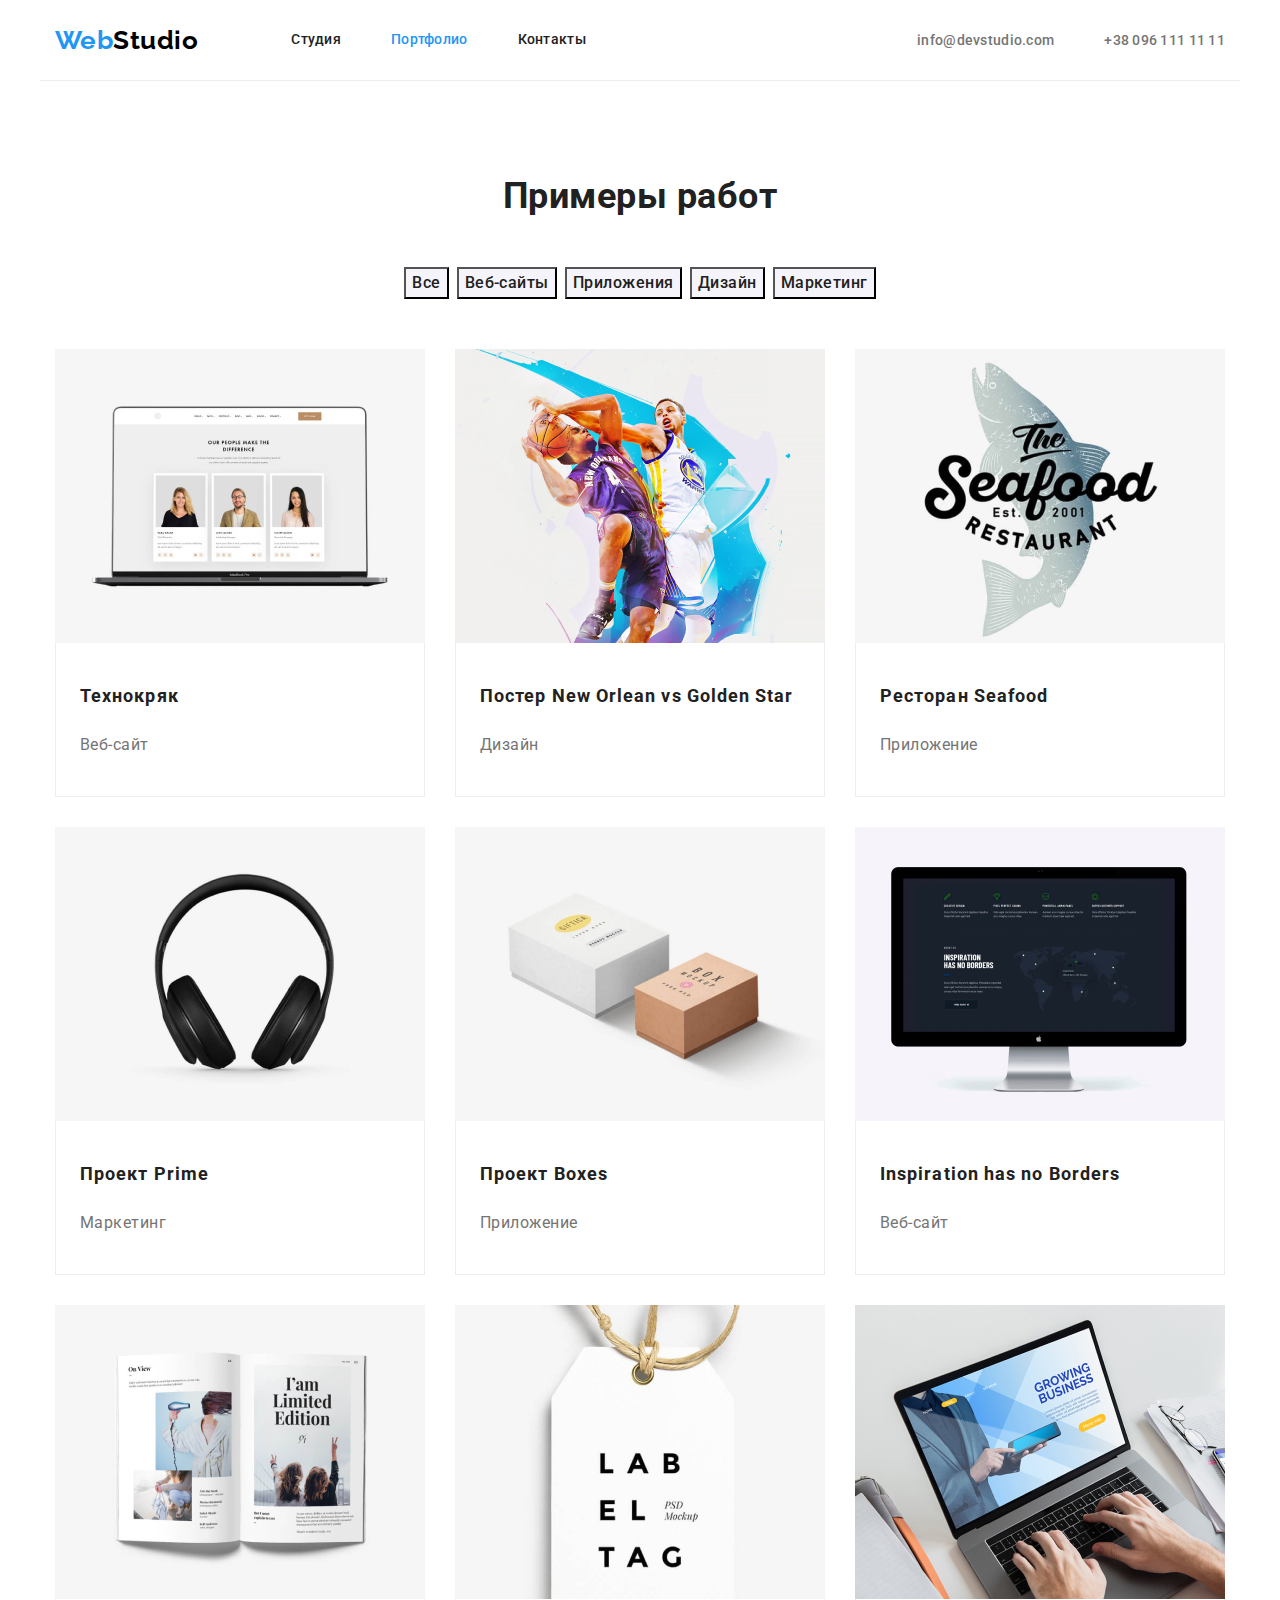
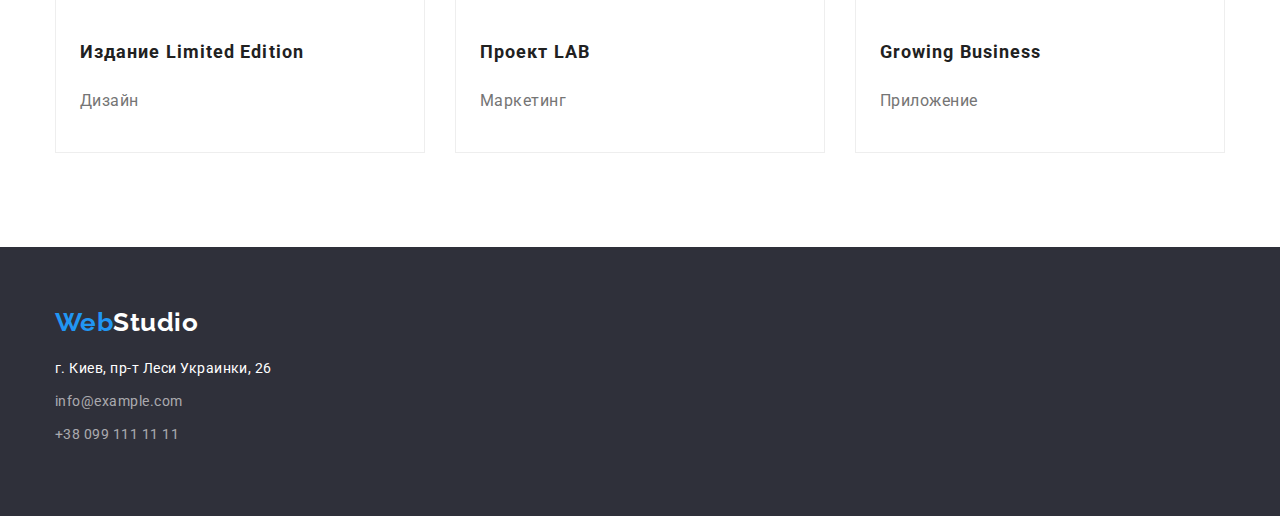
==== commit 1bea8a2a: "добавлено card-border" ====
--- a/portfolio.html
+++ b/portfolio.html
@@ -46,66 +46,84 @@
                 <ul class="portfolio list">
                     <li class="item">
                         <a href="" class="link">
-                            <img src="./images/technokryak.jpg" alt="Технокряк" width="370" height="294">
-                            <h2 class="title">Технокряк</h2>
-                            <p class="text">Веб-сайт</p>
+                            <img class="card-img" src="./images/technokryak.jpg" alt="Технокряк" width="370" height="294">
+                            <div class="card-border">
+                                <h2 class="title">Технокряк</h2>
+                                <p class="text">Веб-сайт</p>
+                            </div>
                         </a>
                     </li>
                     <li class="item">
                         <a href="" class="link">
-                            <img src="./images/neworleanvsgoldenstarposter.jpg" alt="Постер New Orlean vs Golden Star" width="370"
+                            <img class="card-img" src="./images/neworleanvsgoldenstarposter.jpg" alt="Постер New Orlean vs Golden Star" width="370"
                                 height="294">
-                            <h2 class="title">Постер New Orlean vs Golden Star</h2>
-                            <p class="text">Дизайн</p>
+                            <div class="card-border">
+                                <h2 class="title">Постер New Orlean vs Golden Star</h2>
+                                <p class="text">Дизайн</p>
+                            </div>
                         </a>
                     </li>
                     <li class="item">
                         <a href="" class="link">
-                            <img src="./images/seafoodrestaurant.jpg" alt="Ресторан Seafood" width="370" height="294">
-                            <h2 class="title">Ресторан Seafood</h2>
-                            <p class="text">Приложение</p>
+                            <img class="card-img" src="./images/seafoodrestaurant.jpg" alt="Ресторан Seafood" width="370" height="294">
+                            <div class="card-border">
+                                <h2 class="title">Ресторан Seafood</h2>
+                                <p class="text">Приложение</p>
+                            </div>
                         </a>
                     </li>
                     <li class="item">
                         <a href="" class="link">
-                            <img src="./images/primeproject.jpg" alt="Проект Prime" width="370" height="294">
-                            <h2 class="title">Проект Prime</h2>
-                            <p class="text">Маркетинг</p>
+                            <img class="card-img" src="./images/primeproject.jpg" alt="Проект Prime" width="370" height="294">
+                            <div class="card-border">
+                                <h2 class="title">Проект Prime</h2>
+                                <p class="text">Маркетинг</p>
+                            </div>
                         </a>
                     </li>
                     <li class="item">
                         <a href="" class="link">
-                            <img src="./images/boxesproject.jpg" alt="Проект Boxes" width="370" height="294">
-                            <h2 class="title">Проект Boxes</h2>
-                            <p class="text">Приложение</p>
+                            <img class="card-img" src="./images/boxesproject.jpg" alt="Проект Boxes" width="370" height="294">
+                            <div class="card-border">
+                                <h2 class="title">Проект Boxes</h2>
+                                <p class="text">Приложение</p>
+                            </div>
                         </a>
                     </li>
                     <li class="item">
                         <a href="" class="link">
-                            <img src="./images/inspirationhasnoborders.jpg" alt="Inspiration has no Borders" width="370" height="294">
-                            <h2 class="title">Inspiration has no Borders</h2>
-                            <p class="text">Веб-сайт</p>
+                            <img class="card-img" src="./images/inspirationhasnoborders.jpg" alt="Inspiration has no Borders" width="370" height="294">
+                            <div class="card-border">
+                                <h2 class="title">Inspiration has no Borders</h2>
+                                <p class="text">Веб-сайт</p>
+                            </div>
                         </a>
                     </li>
                     <li class="item">
                         <a href="" class="link">
-                            <img src="./images/limitededition.jpg" alt="Издание Limited Edition" width="370" height="294">
-                            <h2 class="title">Издание Limited Edition</h2>
-                            <p class="text">Дизайн</p>
+                            <img class="card-img" src="./images/limitededition.jpg" alt="Издание Limited Edition" width="370" height="294">
+                            <div class="card-border">
+                                <h2 class="title">Издание Limited Edition</h2>
+                                <p class="text">Дизайн</p>
+                            </div>
                         </a>
                     </li>
                     <li class="item">
                         <a href="" class="link">
-                            <img src="./images/labproject.jpg" alt="Проект LAB" width="370" height="294">
-                            <h2 class="title">Проект LAB</h2>
-                            <p class="text">Маркетинг</p>
+                            <img class="card-img" src="./images/labproject.jpg" alt="Проект LAB" width="370" height="294">
+                            <div class="card-border">
+                                <h2 class="title">Проект LAB</h2>
+                                <p class="text">Маркетинг</p>
+                            </div>
                         </a>
                     </li>
                     <li class="item">
                         <a href="" class="link">
-                            <img src="./images/growingbusiness.jpg" alt="Growing Business" width="370" height="294">
-                            <h2 class="title">Growing Business</h2>
-                            <p class="text">Приложение</p>
+                            <img class="card-img" src="./images/growingbusiness.jpg" alt="Growing Business" width="370" height="294">
+                            <div class="card-border">
+                                <h2 class="title">Growing Business</h2>
+                                <p class="text">Приложение</p>
+                            </div>
                         </a>
                     </li>
                 </ul>
--- a/css/styles.css
+++ b/css/styles.css
@@ -27,6 +27,7 @@
 .header-container {
   display: flex;
   align-items: center;
+  border-bottom: 1px solid #ECECEC;
 }
 .nav-flex {
   display: flex;
@@ -284,7 +285,7 @@
   width: 370px;
   margin-right: 30px;
   margin-bottom: 30px;
-  border: solid 1px #EEEEEE;
+  
 }
 .portfolio .item:nth-child(3n) {
   margin-right: 0;
@@ -292,11 +293,8 @@
 .portfolio .item:nth-last-child(-n + 3) {
   margin-bottom: 0;
 }
-.portfolio .title {
-  margin-top: 20px;
-  margin-left : 24px;
+.portfolio .title {  
   margin-bottom: 4px;
-  margin-right: 24px;
   color: var(--heading-text-color);
   font-weight: 700;
   font-size: 18px;
@@ -306,13 +304,22 @@
 .portfolio .link {
   text-decoration: none;
 }
-.portfolio .text {
-  margin-top: 0;
-  margin-left: 24px;
-  margin-bottom: 20px;
-  margin-right: 24px;
+.portfolio .text {  
   color: var(--primery-text-color);
   font-weight: 400;
   font-size: 16px;
   line-height: 1.87;
 }
+.card-img{
+  display: block;
+  margin: 0;
+}
+.card-border{
+  padding-top: 20px;
+  padding-right: 24px;
+  padding-bottom: 20px;
+  padding-left: 24px;
+  border-right: solid 1px #EEEEEE;
+  border-bottom: solid 1px #EEEEEE;
+  border-left: solid 1px #EEEEEE;
+}
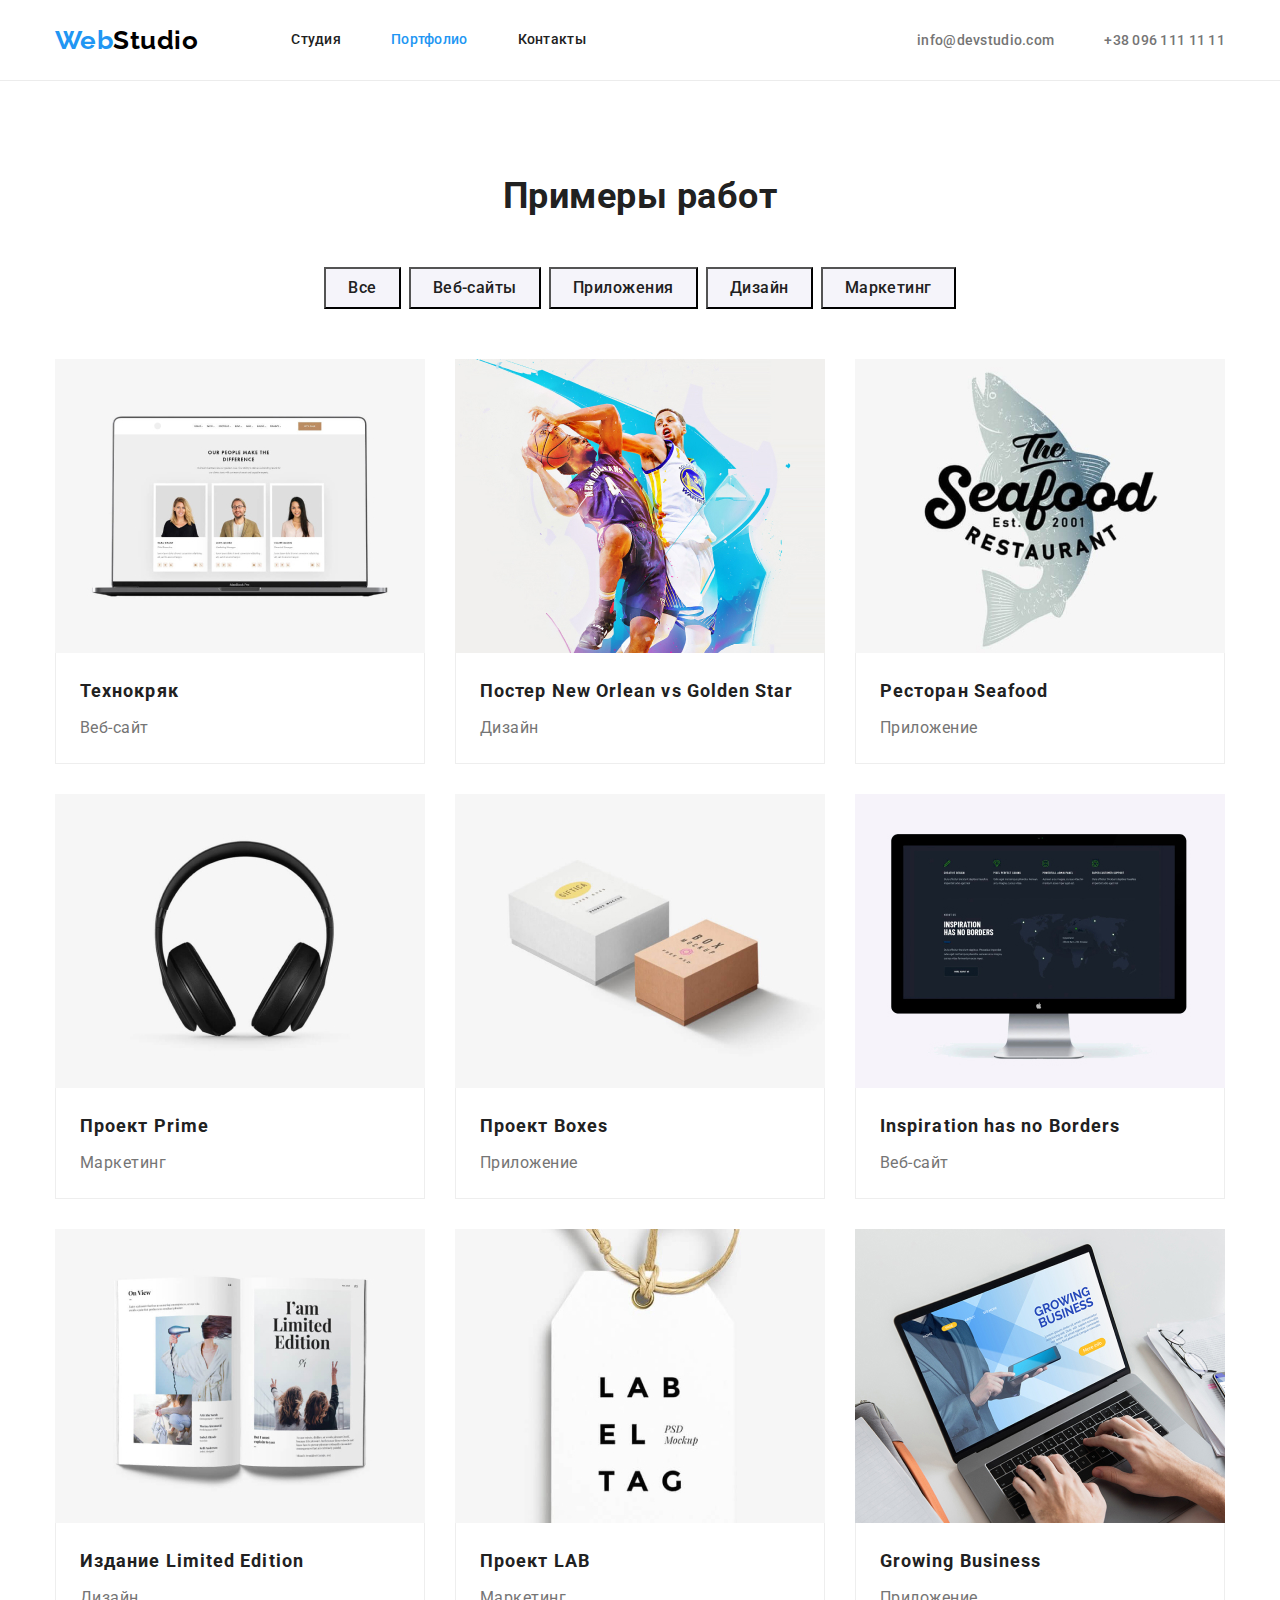
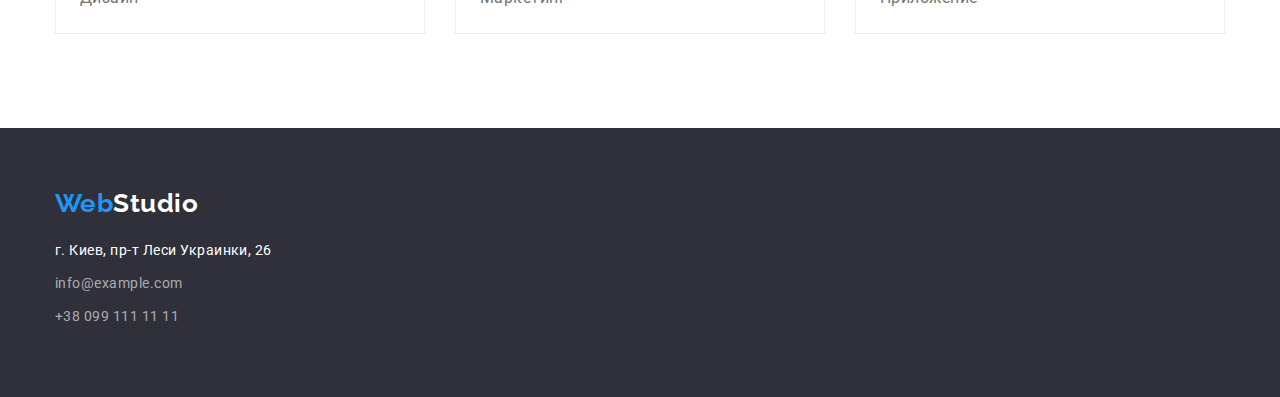
==== commit a90fc53e: "правки по д\з" ====
--- a/portfolio.html
+++ b/portfolio.html
@@ -14,7 +14,7 @@
 
 <body>
     <!--Шапка-->
-    <header>
+    <header class="header">
         <div class="container header-container">  
             <nav class="nav-flex">
                 <a href="/" class="logo"><span class="logo-accent">Web</span>Studio</a>
--- a/css/styles.css
+++ b/css/styles.css
@@ -11,7 +11,9 @@
   --accent-color: #2196f3;
   --primery-white-color: #ffffff;
 }
-
+h1, h2, h3, h4, h5, h6, p{
+  margin: 0;
+}
 .list {
   list-style: none;
   padding: 0;
@@ -24,10 +26,12 @@
   margin: 0 auto;
 }
 /*Шапка*/
+.header{
+ border-bottom: 1px solid #ECECEC;
+}
 .header-container {
   display: flex;
-  align-items: center;
-  border-bottom: 1px solid #ECECEC;
+  align-items: center; 
 }
 .nav-flex {
   display: flex;
@@ -95,6 +99,10 @@
   background-color: #2f303a;
   text-align: center;
 }
+.hero .container{
+  padding-top: 200px;
+  padding-bottom: 200px;
+}
 .hero-title {
   margin-top: 0;
   margin-bottom: 30px;
@@ -106,6 +114,10 @@
   text-transform: uppercase;
 }
 .button {
+  padding-top: 10px;
+  padding-right: 32px;
+  padding-bottom: 10px;
+  padding-left: 32px;
   color: var(--primery-white-color);
   background-color: var(--accent-color);
   font-family: inherit;
@@ -186,7 +198,11 @@
 }
 .team .image {
   margin-top: 0;
-  margin-bottom: 30px;
+  margin-bottom: 0;
+}
+.team-description{
+  padding-top: 30px;
+  padding-bottom: 30px;
 }
 .team-title {
   text-align: center;
@@ -208,12 +224,11 @@
 
 /*Footer*/
 .footer {
-  background-color: #2f303a;
-}
-.footer .container {
   padding-top: 60px;
   padding-bottom: 60px;
-}
+  background-color: #2f303a;
+}
+
 .footer-logo {
   display: inline-block;
   margin-top: 0;
@@ -260,6 +275,10 @@
 }
 
 .filter .button {
+  padding-top: 6px;
+  padding-right: 22px;
+  padding-bottom: 6px;
+  padding-left: 22px;
   color: var(--heading-text-color);
   background-color: #f5f4fa;
   font-family: inherit;
